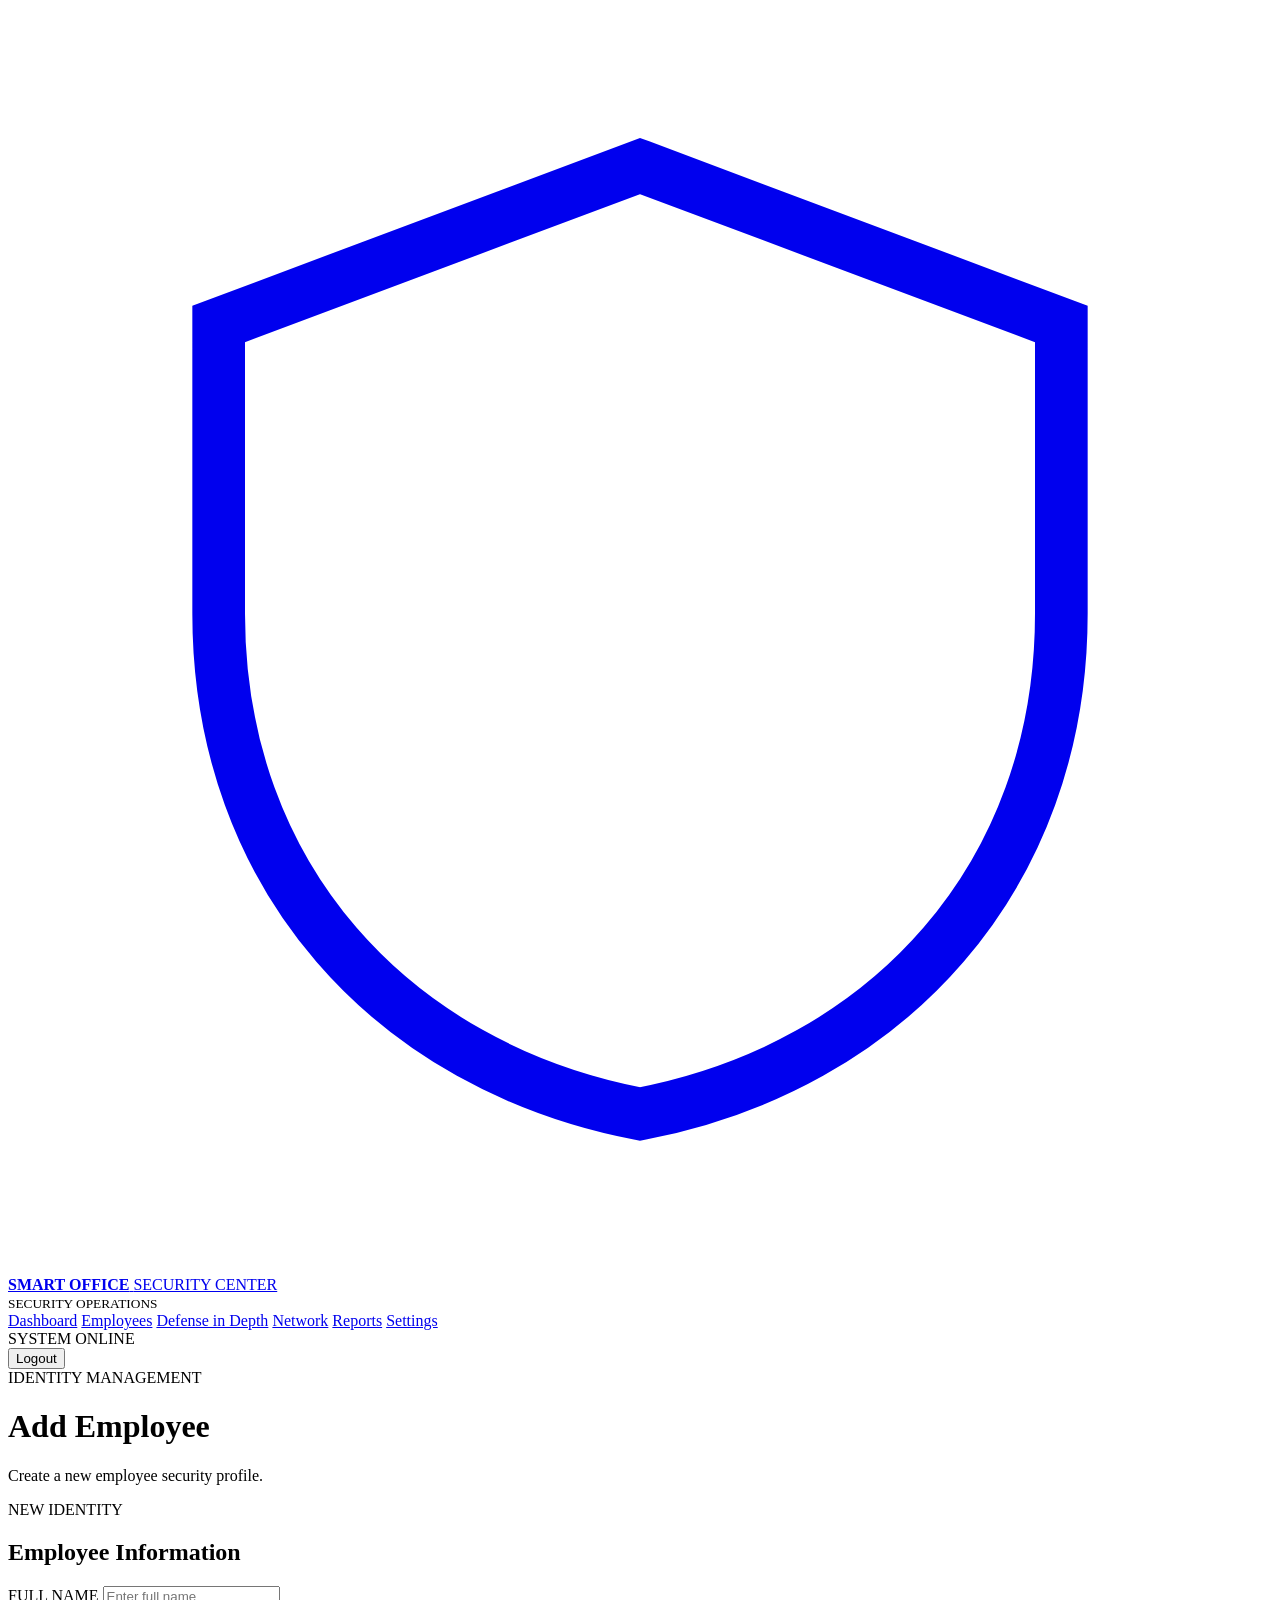
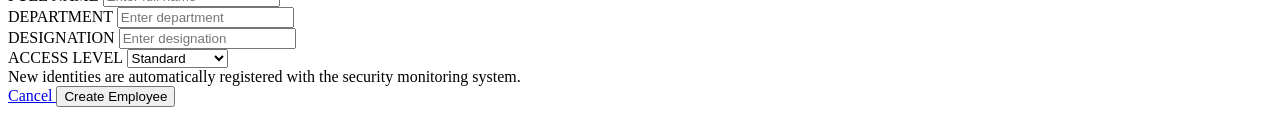
==== add-employee.html @ 0ab4e8e4 "Add files via upload" ====
<!DOCTYPE html>
<html lang="en">
<head>

<meta charset="UTF-8">
<meta name="viewport" content="width=device-width, initial-scale=1.0">

<title>Add Employee | Smart Office Security</title>

<link rel="stylesheet" href="Assets/CSS/style.css">

</head>

<body>

<aside class="sidebar">

    <a href="dashboard.html" class="side-brand">

        <div class="side-logo">
            <svg viewBox="0 0 24 24" fill="none">
                <path d="M12 3L20 6V11.5C20 16.5 16.7 20.1 12 21C7.3 20.1 4 16.5 4 11.5V6L12 3Z" stroke="currentColor"/>
            </svg>
        </div>

        <div>
            <strong>SMART OFFICE</strong>
            <span>SECURITY CENTER</span>
        </div>

    </a>

    <div class="nav-section">

        <small>SECURITY OPERATIONS</small>

        <nav>
            <a href="dashboard.html">Dashboard</a>
            <a href="employees.html" class="active">Employees</a>
            <a href="security.html">Defense in Depth</a>
            <a href="network.html">Network</a>
            <a href="reports.html">Reports</a>
            <a href="settings.html">Settings</a>
        </nav>

    </div>

    <div class="sidebar-bottom">

        <div class="live-status">
            <span></span>
            SYSTEM ONLINE
        </div>

        <button onclick="logout()" class="logout-btn">
            Logout
        </button>

    </div>

</aside>


<main class="main-content">

    <header class="topbar">

        <div>
            <div class="page-kicker">IDENTITY MANAGEMENT</div>
            <h1>Add Employee</h1>
            <p>Create a new employee security profile.</p>
        </div>

    </header>


    <section class="panel form-panel">

        <div class="panel-header">

            <div>
                <span class="panel-kicker">NEW IDENTITY</span>
                <h2>Employee Information</h2>
            </div>

        </div>


        <form id="employeeForm" class="security-form">

            <div class="form-grid">

                <div class="input-group">

                    <label>FULL NAME</label>

                    <input
                        type="text"
                        id="empName"
                        placeholder="Enter full name"
                        required
                    >

                </div>


                <div class="input-group">

                    <label>DEPARTMENT</label>

                    <input
                        type="text"
                        id="empDept"
                        placeholder="Enter department"
                        required
                    >

                </div>


                <div class="input-group">

                    <label>DESIGNATION</label>

                    <input
                        type="text"
                        id="empRole"
                        placeholder="Enter designation"
                        required
                    >

                </div>


                <div class="input-group">

                    <label>ACCESS LEVEL</label>

                    <select id="empAccess" required>

                        <option value="Standard">Standard</option>
                        <option value="Elevated">Elevated</option>
                        <option value="Administrator">Administrator</option>

                    </select>

                </div>

            </div>


            <div class="form-note">

                <span></span>

                New identities are automatically registered
                with the security monitoring system.

            </div>


            <div class="form-actions">

                <a href="employees.html" class="secondary-btn">
                    Cancel
                </a>

                <button type="submit" class="primary-btn">
                    Create Employee
                </button>

            </div>

        </form>

    </section>

</main>

<script src="Assets/JAVA Script/script.js"></script>

</body>
</html>
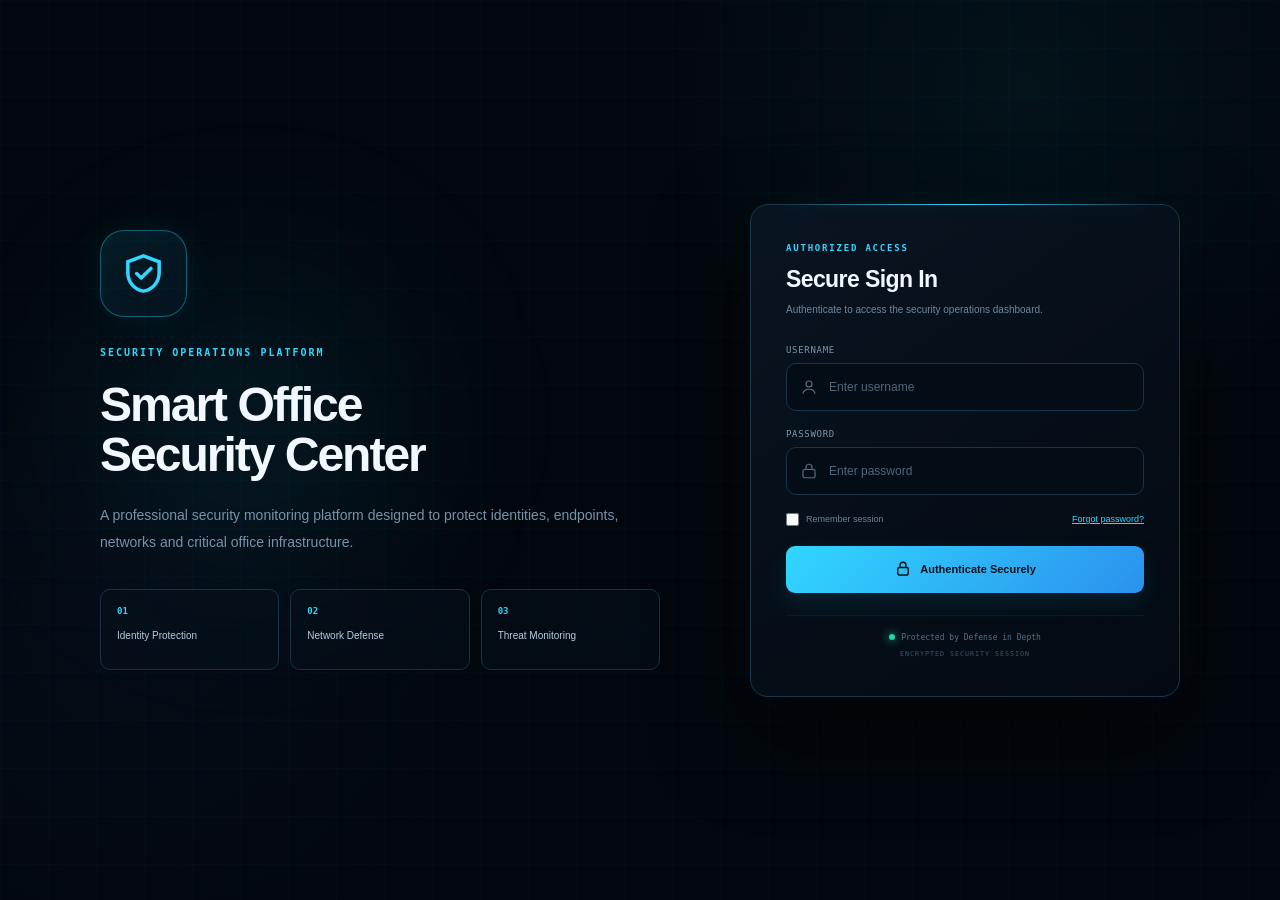
==== commit c7716e4d: "Add files via upload" ====
--- a/add-employee.html
+++ b/add-employee.html
@@ -1,183 +1,184 @@
-<!DOCTYPE html>
-<html lang="en">
-<head>
-
-<meta charset="UTF-8">
-<meta name="viewport" content="width=device-width, initial-scale=1.0">
-
-<title>Add Employee | Smart Office Security</title>
-
-<link rel="stylesheet" href="Assets/CSS/style.css">
-
-</head>
-
-<body>
-
-<aside class="sidebar">
-
-    <a href="dashboard.html" class="side-brand">
-
-        <div class="side-logo">
-            <svg viewBox="0 0 24 24" fill="none">
-                <path d="M12 3L20 6V11.5C20 16.5 16.7 20.1 12 21C7.3 20.1 4 16.5 4 11.5V6L12 3Z" stroke="currentColor"/>
-            </svg>
-        </div>
-
-        <div>
-            <strong>SMART OFFICE</strong>
-            <span>SECURITY CENTER</span>
-        </div>
-
-    </a>
-
-    <div class="nav-section">
-
-        <small>SECURITY OPERATIONS</small>
-
-        <nav>
-            <a href="dashboard.html">Dashboard</a>
-            <a href="employees.html" class="active">Employees</a>
-            <a href="security.html">Defense in Depth</a>
-            <a href="network.html">Network</a>
-            <a href="reports.html">Reports</a>
-            <a href="settings.html">Settings</a>
-        </nav>
-
-    </div>
-
-    <div class="sidebar-bottom">
-
-        <div class="live-status">
-            <span></span>
-            SYSTEM ONLINE
-        </div>
-
-        <button onclick="logout()" class="logout-btn">
-            Logout
-        </button>
-
-    </div>
-
-</aside>
-
-
-<main class="main-content">
-
-    <header class="topbar">
-
-        <div>
-            <div class="page-kicker">IDENTITY MANAGEMENT</div>
-            <h1>Add Employee</h1>
-            <p>Create a new employee security profile.</p>
-        </div>
-
-    </header>
-
-
-    <section class="panel form-panel">
-
-        <div class="panel-header">
-
-            <div>
-                <span class="panel-kicker">NEW IDENTITY</span>
-                <h2>Employee Information</h2>
-            </div>
-
-        </div>
-
-
-        <form id="employeeForm" class="security-form">
-
-            <div class="form-grid">
-
-                <div class="input-group">
-
-                    <label>FULL NAME</label>
-
-                    <input
-                        type="text"
-                        id="empName"
-                        placeholder="Enter full name"
-                        required
-                    >
-
-                </div>
-
-
-                <div class="input-group">
-
-                    <label>DEPARTMENT</label>
-
-                    <input
-                        type="text"
-                        id="empDept"
-                        placeholder="Enter department"
-                        required
-                    >
-
-                </div>
-
-
-                <div class="input-group">
-
-                    <label>DESIGNATION</label>
-
-                    <input
-                        type="text"
-                        id="empRole"
-                        placeholder="Enter designation"
-                        required
-                    >
-
-                </div>
-
-
-                <div class="input-group">
-
-                    <label>ACCESS LEVEL</label>
-
-                    <select id="empAccess" required>
-
-                        <option value="Standard">Standard</option>
-                        <option value="Elevated">Elevated</option>
-                        <option value="Administrator">Administrator</option>
-
-                    </select>
-
-                </div>
-
-            </div>
-
-
-            <div class="form-note">
-
-                <span></span>
-
-                New identities are automatically registered
-                with the security monitoring system.
-
-            </div>
-
-
-            <div class="form-actions">
-
-                <a href="employees.html" class="secondary-btn">
-                    Cancel
-                </a>
-
-                <button type="submit" class="primary-btn">
-                    Create Employee
-                </button>
-
-            </div>
-
-        </form>
-
-    </section>
-
-</main>
-
-<script src="Assets/JAVA Script/script.js"></script>
-
-</body>
+<!DOCTYPE html>
+<html lang="en">
+<head>
+
+<meta charset="UTF-8">
+<meta name="viewport" content="width=device-width, initial-scale=1.0">
+
+<title>Add Employee | Smart Office Security</title>
+
+<link rel="stylesheet" href="assets/style.css">
+
+</head>
+
+<body>
+
+<aside class="sidebar">
+
+    <a href="dashboard.html" class="side-brand">
+
+        <div class="side-logo">
+            <svg viewBox="0 0 24 24" fill="none">
+                <path d="M12 3L20 6V11.5C20 16.5 16.7 20.1 12 21C7.3 20.1 4 16.5 4 11.5V6L12 3Z" stroke="currentColor"/>
+            </svg>
+        </div>
+
+        <div>
+            <strong>SMART OFFICE</strong>
+            <span>SECURITY CENTER</span>
+        </div>
+
+    </a>
+
+    <div class="nav-section">
+
+        <small>SECURITY OPERATIONS</small>
+
+        <nav>
+            <a href="dashboard.html">Dashboard</a>
+            <a href="employees.html" class="active">Employees</a>
+            <a href="security.html">Defense in Depth</a>
+            <a href="network.html">Network</a>
+            <a href="reports.html">Reports</a>
+            <a href="settings.html">Settings</a>
+        </nav>
+
+    </div>
+
+    <div class="sidebar-bottom">
+
+        <div class="live-status">
+            <span></span>
+            SYSTEM ONLINE
+        </div>
+
+        <button onclick="logout()" class="logout-btn">
+            Logout
+        </button>
+
+    </div>
+
+</aside>
+
+
+<main class="main-content">
+
+    <header class="topbar">
+
+        <div>
+            <div class="page-kicker">IDENTITY MANAGEMENT</div>
+            <h1>Add Employee</h1>
+            <p>Create a new employee security profile.</p>
+        </div>
+
+    </header>
+
+
+    <section class="panel form-panel">
+
+        <div class="panel-header">
+
+            <div>
+                <span class="panel-kicker">NEW IDENTITY</span>
+                <h2>Employee Information</h2>
+            </div>
+
+        </div>
+
+
+        <form id="employeeForm" class="security-form">
+
+            <div class="form-grid">
+
+                <div class="input-group">
+
+                    <label>FULL NAME</label>
+
+                    <input
+                        type="text"
+                        id="empName"
+                        placeholder="Enter full name"
+                        required
+                    >
+
+                </div>
+
+
+                <div class="input-group">
+
+                    <label>DEPARTMENT</label>
+
+                    <input
+                        type="text"
+                        id="empDept"
+                        placeholder="Enter department"
+                        required
+                    >
+
+                </div>
+
+
+                <div class="input-group">
+
+                    <label>DESIGNATION</label>
+
+                    <input
+                        type="text"
+                        id="empRole"
+                        placeholder="Enter designation"
+                        required
+                    >
+
+                </div>
+
+
+                <div class="input-group">
+
+                    <label>ACCESS LEVEL</label>
+
+                    <select id="empAccess" required>
+
+                        <option value="Standard">Standard</option>
+                        <option value="Elevated">Elevated</option>
+                        <option value="Administrator">Administrator</option>
+
+                    </select>
+
+                </div>
+
+            </div>
+
+
+            <div class="form-note">
+
+                <span></span>
+
+                New identities are automatically registered
+                with the security monitoring system.
+
+            </div>
+
+
+            <div class="form-actions">
+
+                <a href="employees.html" class="secondary-btn">
+                    Cancel
+                </a>
+
+                <button type="submit" class="primary-btn">
+                    Create Employee
+                </button>
+
+            </div>
+
+        </form>
+
+    </section>
+
+</main>
+
+<script src="Assets/script.js"></script>
+
+<script src="assets/script.js"></script>
+</body>
 </html>
--- a/assets/style.css
+++ b/assets/style.css
@@ -0,0 +1,2435 @@
+@import url('https://fonts.googleapis.com/css2?family=Inter:wght@400;500;600;700;800&family=JetBrains+Mono:wght@400;500;600&display=swap');
+
+:root{
+    --bg:#02070d;
+    --panel:#07111c;
+    --panel2:#091522;
+    --border:#173247;
+
+    --cyan:#31d7ff;
+    --blue:#4d7cff;
+    --green:#25d6a5;
+    --yellow:#f5c85b;
+    --red:#ff5f6d;
+    --purple:#8b7cff;
+
+    --text:#dcecff;
+    --white:#f2f8ff;
+    --muted:#7890a7;
+    --muted2:#4e657b;
+
+    --sidebar:255px;
+}
+
+*{
+    margin:0;
+    padding:0;
+    box-sizing:border-box;
+}
+
+html{
+    scroll-behavior:smooth;
+}
+
+body{
+    min-height:100vh;
+
+    color:var(--text);
+
+    font-family:'Inter',sans-serif;
+
+    background:
+        radial-gradient(
+            circle at 80% 10%,
+            rgba(40,215,255,.055),
+            transparent 28%
+        ),
+        radial-gradient(
+            circle at 10% 70%,
+            rgba(77,124,255,.04),
+            transparent 28%
+        ),
+        var(--bg);
+
+    overflow-x:hidden;
+}
+
+body::before{
+    content:"";
+
+    position:fixed;
+    inset:0;
+
+    pointer-events:none;
+
+    background-image:
+        linear-gradient(
+            rgba(40,215,255,.025) 1px,
+            transparent 1px
+        ),
+        linear-gradient(
+            90deg,
+            rgba(40,215,255,.025) 1px,
+            transparent 1px
+        );
+
+    background-size:48px 48px;
+}
+
+a{
+    text-decoration:none;
+    color:inherit;
+}
+
+button,
+input,
+select{
+    font-family:inherit;
+}
+
+button{
+    cursor:pointer;
+}
+
+svg{
+    width:18px;
+    height:18px;
+}
+
+::-webkit-scrollbar{
+    width:7px;
+}
+
+::-webkit-scrollbar-track{
+    background:#02070d;
+}
+
+::-webkit-scrollbar-thumb{
+    background:#163448;
+    border-radius:20px;
+}
+
+
+/* =====================================================
+   LOGIN
+===================================================== */
+
+.login-page{
+    display:flex;
+    align-items:center;
+    justify-content:center;
+
+    min-height:100vh;
+
+    padding:40px;
+
+    position:relative;
+}
+
+.login-wrapper{
+    width:min(1080px,100%);
+
+    display:grid;
+    grid-template-columns:1fr 430px;
+
+    align-items:center;
+
+    gap:90px;
+
+    position:relative;
+    z-index:2;
+}
+
+.login-brand{
+    position:relative;
+}
+
+.login-brand::after{
+    content:"";
+
+    position:absolute;
+
+    width:300px;
+    height:300px;
+
+    left:0;
+    top:40px;
+
+    background:rgba(40,215,255,.08);
+
+    filter:blur(90px);
+
+    border-radius:50%;
+
+    z-index:-1;
+}
+
+.brand-shield{
+    width:87px;
+    height:87px;
+
+    display:flex;
+    align-items:center;
+    justify-content:center;
+
+    margin-bottom:30px;
+
+    color:var(--cyan);
+
+    border:1px solid rgba(40,215,255,.38);
+
+    border-radius:24px;
+
+    background:
+        linear-gradient(
+            145deg,
+            rgba(40,215,255,.10),
+            rgba(77,124,255,.04)
+        );
+
+    box-shadow:
+        0 0 35px rgba(40,215,255,.08),
+        inset 0 0 30px rgba(40,215,255,.025);
+}
+
+.brand-shield svg{
+    width:47px;
+    height:47px;
+}
+
+.eyebrow{
+    color:var(--cyan);
+
+    font-family:'JetBrains Mono',monospace;
+
+    font-size:10px;
+
+    font-weight:700;
+
+    letter-spacing:2px;
+
+    margin-bottom:22px;
+}
+
+.login-brand h1{
+    color:var(--white);
+
+    font-size:48px;
+
+    line-height:1.05;
+
+    letter-spacing:-2px;
+
+    font-weight:800;
+}
+
+.brand-description{
+    max-width:650px;
+
+    margin-top:22px;
+
+    color:#7992aa;
+
+    font-size:14px;
+
+    line-height:1.9;
+}
+
+.security-features{
+    display:grid;
+
+    grid-template-columns:repeat(3,1fr);
+
+    gap:11px;
+
+    margin-top:34px;
+
+    max-width:760px;
+}
+
+.feature-box{
+    min-height:81px;
+
+    padding:16px;
+
+    border:1px solid var(--border);
+
+    border-radius:10px;
+
+    background:rgba(7,17,28,.55);
+
+    transition:.25s;
+}
+
+.feature-box:hover{
+    border-color:rgba(40,215,255,.3);
+
+    transform:translateY(-2px);
+}
+
+.feature-box span{
+    display:block;
+
+    color:var(--cyan);
+
+    font-family:'JetBrains Mono',monospace;
+
+    font-size:9px;
+
+    font-weight:700;
+}
+
+.feature-box strong{
+    display:block;
+
+    margin-top:14px;
+
+    color:#b8cde0;
+
+    font-size:10px;
+
+    font-weight:500;
+}
+
+
+/* LOGIN CARD */
+
+.login-card{
+    position:relative;
+
+    padding:38px 35px;
+
+    background:
+        linear-gradient(
+            145deg,
+            rgba(9,21,34,.97),
+            rgba(3,10,18,.98)
+        );
+
+    border:1px solid #19364c;
+
+    border-radius:18px;
+
+    box-shadow:
+        0 35px 90px rgba(0,0,0,.55),
+        0 0 50px rgba(40,215,255,.035);
+}
+
+.login-card::before{
+    content:"";
+
+    position:absolute;
+
+    top:-1px;
+    left:35px;
+    right:35px;
+
+    height:1px;
+
+    background:linear-gradient(
+        90deg,
+        transparent,
+        var(--cyan),
+        transparent
+    );
+
+    box-shadow:0 0 15px rgba(40,215,255,.35);
+}
+
+.login-label,
+.panel-kicker,
+.page-kicker{
+    color:var(--cyan);
+
+    font-family:'JetBrains Mono',monospace;
+
+    font-size:9px;
+
+    font-weight:600;
+
+    letter-spacing:1.8px;
+}
+
+.login-card h2{
+    margin-top:13px;
+
+    color:var(--white);
+
+    font-size:23px;
+
+    letter-spacing:-.6px;
+}
+
+.login-subtitle{
+    margin-top:8px;
+
+    color:#6e879e;
+
+    font-size:10px;
+
+    line-height:1.7;
+}
+
+.login-form{
+    margin-top:27px;
+}
+
+.input-group{
+    display:flex;
+    flex-direction:column;
+
+    gap:8px;
+
+    margin-bottom:18px;
+}
+
+.input-group label{
+    color:#7f95aa;
+
+    font-family:'JetBrains Mono',monospace;
+
+    font-size:9px;
+
+    font-weight:500;
+
+    letter-spacing:.7px;
+}
+
+.input-wrapper{
+    position:relative;
+}
+
+.input-wrapper svg{
+    position:absolute;
+
+    left:14px;
+    top:50%;
+
+    transform:translateY(-50%);
+
+    color:#557087;
+
+    pointer-events:none;
+}
+
+.input-wrapper input{
+    padding-left:42px !important;
+}
+
+input,
+select{
+    width:100%;
+
+    height:48px;
+
+    padding:0 14px;
+
+    color:var(--text);
+
+    background:#040c15;
+
+    border:1px solid #19344a;
+
+    border-radius:10px;
+
+    outline:none;
+
+    font-size:12px;
+
+    transition:.25s;
+}
+
+input::placeholder{
+    color:#50667b;
+}
+
+input:focus,
+select:focus{
+    border-color:var(--cyan);
+
+    box-shadow:
+        0 0 0 3px rgba(40,215,255,.05),
+        0 0 20px rgba(40,215,255,.04);
+}
+
+select option{
+    background:#07111c;
+}
+
+.login-options{
+    display:flex;
+
+    justify-content:space-between;
+
+    align-items:center;
+
+    margin:3px 0 20px;
+}
+
+.remember{
+    display:flex;
+
+    align-items:center;
+
+    gap:7px;
+
+    color:#6d8398;
+
+    font-size:9px;
+}
+
+.remember input{
+    width:13px;
+    height:13px;
+
+    accent-color:var(--cyan);
+}
+
+.login-options a{
+    color:var(--cyan);
+
+    font-size:9px;
+
+    text-decoration:underline;
+}
+
+.authenticate-btn,
+.primary-btn{
+    min-height:47px;
+
+    display:inline-flex;
+
+    align-items:center;
+    justify-content:center;
+
+    gap:8px;
+
+    padding:0 20px;
+
+    color:#021017;
+
+    background:
+        linear-gradient(
+            135deg,
+            #31d7ff,
+            #2b91ed
+        );
+
+    border:0;
+
+    border-radius:9px;
+
+    font-size:11px;
+
+    font-weight:800;
+
+    transition:.25s;
+
+    box-shadow:
+        0 10px 25px rgba(40,215,255,.10);
+}
+
+.authenticate-btn{
+    width:100%;
+}
+
+.authenticate-btn:hover,
+.primary-btn:hover{
+    transform:translateY(-2px);
+
+    box-shadow:
+        0 15px 35px rgba(40,215,255,.2);
+}
+
+.login-security-status{
+    margin-top:22px;
+
+    padding-top:17px;
+
+    border-top:1px solid rgba(255,255,255,.045);
+
+    text-align:center;
+
+    color:#577087;
+
+    font-family:'JetBrains Mono',monospace;
+
+    font-size:8px;
+}
+
+.login-security-status div{
+    display:flex;
+
+    justify-content:center;
+    align-items:center;
+
+    gap:6px;
+}
+
+.status-dot{
+    width:6px;
+    height:6px;
+
+    border-radius:50%;
+
+    background:var(--green);
+
+    box-shadow:0 0 10px var(--green);
+}
+
+.login-security-status small{
+    display:block;
+
+    margin-top:8px;
+
+    letter-spacing:1px;
+
+    color:#3e566c;
+}
+
+
+/* =====================================================
+   SIDEBAR
+===================================================== */
+
+.sidebar{
+    position:fixed;
+
+    top:0;
+    left:0;
+    bottom:0;
+
+    width:var(--sidebar);
+
+    padding:22px 15px;
+
+    background:
+        linear-gradient(
+            180deg,
+            #050d16,
+            #030910
+        );
+
+    border-right:1px solid rgba(40,215,255,.11);
+
+    z-index:10;
+
+    display:flex;
+
+    flex-direction:column;
+}
+
+.side-brand{
+    display:flex;
+
+    align-items:center;
+
+    gap:11px;
+
+    padding:8px 10px 23px;
+
+    border-bottom:1px solid rgba(255,255,255,.045);
+}
+
+.side-logo{
+    width:39px;
+    height:39px;
+
+    display:flex;
+
+    align-items:center;
+    justify-content:center;
+
+    color:var(--cyan);
+
+    border:1px solid rgba(40,215,255,.27);
+
+    border-radius:10px;
+
+    background:rgba(40,215,255,.045);
+}
+
+.side-logo svg{
+    width:22px;
+    height:22px;
+}
+
+.side-brand strong{
+    display:block;
+
+    color:var(--white);
+
+    font-size:11px;
+
+    font-weight:800;
+
+    letter-spacing:.6px;
+}
+
+.side-brand span{
+    display:block;
+
+    margin-top:3px;
+
+    color:var(--cyan);
+
+    font-family:'JetBrains Mono',monospace;
+
+    font-size:7px;
+
+    letter-spacing:1px;
+}
+
+.nav-section{
+    margin-top:28px;
+}
+
+.nav-section > small{
+    display:block;
+
+    padding:0 11px 11px;
+
+    color:#43586c;
+
+    font-family:'JetBrains Mono',monospace;
+
+    font-size:8px;
+
+    letter-spacing:1.5px;
+}
+
+.nav-section nav{
+    display:flex;
+
+    flex-direction:column;
+
+    gap:4px;
+}
+
+.nav-section nav a{
+    min-height:43px;
+
+    display:flex;
+
+    align-items:center;
+
+    gap:12px;
+
+    padding:0 12px;
+
+    color:#70869b;
+
+    border:1px solid transparent;
+
+    border-radius:8px;
+
+    font-size:11px;
+
+    font-weight:600;
+
+    transition:.2s;
+}
+
+.nav-section nav a:hover{
+    color:var(--text);
+
+    background:rgba(40,215,255,.035);
+
+    border-color:rgba(40,215,255,.08);
+}
+
+.nav-section nav a.active{
+    color:var(--cyan);
+
+    background:
+        linear-gradient(
+            90deg,
+            rgba(40,215,255,.09),
+            rgba(40,215,255,.02)
+        );
+
+    border-color:rgba(40,215,255,.13);
+
+    box-shadow:inset 2px 0 var(--cyan);
+}
+
+.sidebar-bottom{
+    margin-top:auto;
+}
+
+.live-status{
+    display:flex;
+
+    align-items:center;
+
+    gap:7px;
+
+    padding:11px;
+
+    margin-bottom:8px;
+
+    color:var(--green);
+
+    font-family:'JetBrains Mono',monospace;
+
+    font-size:8px;
+
+    border:1px solid rgba(37,214,165,.09);
+
+    border-radius:7px;
+
+    background:rgba(37,214,165,.025);
+}
+
+.live-status span{
+    width:6px;
+    height:6px;
+
+    border-radius:50%;
+
+    background:var(--green);
+
+    box-shadow:0 0 9px var(--green);
+}
+
+.logout-btn{
+    width:100%;
+
+    min-height:39px;
+
+    color:#71879b;
+
+    background:transparent;
+
+    border:1px solid rgba(255,255,255,.055);
+
+    border-radius:7px;
+
+    font-size:10px;
+
+    transition:.2s;
+}
+
+.logout-btn:hover{
+    color:var(--red);
+
+    border-color:rgba(255,95,109,.2);
+}
+
+
+/* =====================================================
+   MAIN
+===================================================== */
+
+.main-content{
+    margin-left:var(--sidebar);
+
+    min-height:100vh;
+
+    padding:30px 34px 50px;
+}
+
+.topbar{
+    display:flex;
+
+    align-items:flex-start;
+
+    justify-content:space-between;
+
+    gap:20px;
+
+    margin-bottom:28px;
+}
+
+.topbar h1{
+    margin-top:8px;
+
+    color:var(--white);
+
+    font-size:26px;
+
+    letter-spacing:-.8px;
+}
+
+.topbar p{
+    margin-top:6px;
+
+    color:#688198;
+
+    font-size:11px;
+}
+
+.top-status{
+    display:flex;
+
+    align-items:center;
+
+    gap:7px;
+
+    padding:9px 12px;
+
+    color:var(--green);
+
+    border:1px solid rgba(37,214,165,.13);
+
+    border-radius:7px;
+
+    background:rgba(37,214,165,.025);
+
+    font-family:'JetBrains Mono',monospace;
+
+    font-size:8px;
+
+    white-space:nowrap;
+}
+
+.top-status span{
+    width:6px;
+    height:6px;
+
+    border-radius:50%;
+
+    background:var(--green);
+
+    box-shadow:0 0 9px var(--green);
+}
+
+
+/* =====================================================
+   STATS
+===================================================== */
+
+.stats-grid{
+    display:grid;
+
+    grid-template-columns:repeat(4,1fr);
+
+    gap:15px;
+
+    margin-bottom:18px;
+}
+
+.stat-card{
+    position:relative;
+
+    min-height:145px;
+
+    padding:19px;
+
+    background:
+        linear-gradient(
+            145deg,
+            rgba(10,23,37,.95),
+            rgba(4,11,19,.96)
+        );
+
+    border:1px solid var(--border);
+
+    border-radius:12px;
+
+    transition:.25s;
+
+    overflow:hidden;
+}
+
+.stat-card:hover{
+    transform:translateY(-3px);
+
+    border-color:rgba(40,215,255,.25);
+}
+
+.stat-card::after{
+    content:"";
+
+    position:absolute;
+
+    right:-40px;
+    bottom:-50px;
+
+    width:130px;
+    height:130px;
+
+    border-radius:50%;
+
+    background:rgba(40,215,255,.035);
+
+    filter:blur(25px);
+}
+
+.stat-icon{
+    width:37px;
+    height:37px;
+
+    display:flex;
+
+    align-items:center;
+    justify-content:center;
+
+    border-radius:9px;
+
+    border:1px solid;
+}
+
+.stat-icon.cyan{
+    color:var(--cyan);
+
+    background:rgba(40,215,255,.05);
+
+    border-color:rgba(40,215,255,.11);
+}
+
+.stat-icon.blue{
+    color:var(--blue);
+
+    background:rgba(77,124,255,.05);
+
+    border-color:rgba(77,124,255,.11);
+}
+
+.stat-icon.green{
+    color:var(--green);
+
+    background:rgba(37,214,165,.05);
+
+    border-color:rgba(37,214,165,.11);
+}
+
+.stat-icon.purple{
+    color:var(--purple);
+
+    background:rgba(139,124,255,.05);
+
+    border-color:rgba(139,124,255,.11);
+}
+
+.stat-label{
+    display:block;
+
+    margin-top:17px;
+
+    color:#60788f;
+
+    font-family:'JetBrains Mono',monospace;
+
+    font-size:8px;
+
+    letter-spacing:.7px;
+}
+
+.stat-card > strong{
+    display:block;
+
+    margin-top:5px;
+
+    color:var(--white);
+
+    font-size:25px;
+
+    font-weight:800;
+}
+
+.stat-card small{
+    display:block;
+
+    margin-top:6px;
+
+    font-size:9px;
+}
+
+.green-text{
+    color:var(--green);
+}
+
+.yellow-text{
+    color:var(--yellow);
+}
+
+
+/* =====================================================
+   PANELS
+===================================================== */
+
+.panel{
+    position:relative;
+
+    background:
+        linear-gradient(
+            145deg,
+            rgba(9,22,36,.95),
+            rgba(4,11,19,.97)
+        );
+
+    border:1px solid var(--border);
+
+    border-radius:12px;
+
+    overflow:hidden;
+
+    box-shadow:0 15px 45px rgba(0,0,0,.2);
+}
+
+.panel::before{
+    content:"";
+
+    position:absolute;
+
+    top:0;
+    left:20%;
+    right:20%;
+
+    height:1px;
+
+    background:linear-gradient(
+        90deg,
+        transparent,
+        rgba(40,215,255,.28),
+        transparent
+    );
+}
+
+.panel-header{
+    display:flex;
+
+    align-items:center;
+
+    justify-content:space-between;
+
+    padding:18px 20px;
+
+    border-bottom:1px solid rgba(255,255,255,.045);
+}
+
+.panel-header h2{
+    margin-top:6px;
+
+    color:var(--white);
+
+    font-size:14px;
+
+    font-weight:700;
+}
+
+.online-badge,
+.record-count{
+    color:var(--green);
+
+    font-family:'JetBrains Mono',monospace;
+
+    font-size:8px;
+
+    letter-spacing:.5px;
+}
+
+
+/* =====================================================
+   DASHBOARD
+===================================================== */
+
+.dashboard-grid{
+    display:grid;
+
+    grid-template-columns:1.25fr 1fr;
+
+    gap:18px;
+
+    margin-bottom:18px;
+}
+
+.security-score-content{
+    display:flex;
+
+    align-items:center;
+
+    gap:35px;
+
+    padding:28px;
+}
+
+.score-ring{
+    width:150px;
+    height:150px;
+
+    flex-shrink:0;
+
+    display:flex;
+
+    align-items:center;
+    justify-content:center;
+
+    border-radius:50%;
+
+    background:
+        conic-gradient(
+            var(--cyan) 0deg,
+            var(--cyan) 352deg,
+            #142331 352deg,
+            #142331 360deg
+        );
+
+    position:relative;
+
+    box-shadow:0 0 30px rgba(40,215,255,.06);
+}
+
+.score-ring::before{
+    content:"";
+
+    position:absolute;
+
+    inset:8px;
+
+    border-radius:50%;
+
+    background:#07111c;
+}
+
+.score-inner{
+    position:relative;
+
+    text-align:center;
+}
+
+.score-inner strong{
+    display:block;
+
+    color:var(--white);
+
+    font-size:38px;
+
+    line-height:1;
+}
+
+.score-inner span{
+    display:block;
+
+    margin-top:6px;
+
+    color:var(--cyan);
+
+    font-family:'JetBrains Mono',monospace;
+
+    font-size:7px;
+
+    letter-spacing:1px;
+}
+
+.score-details h3{
+    color:var(--white);
+
+    font-size:16px;
+}
+
+.score-details p{
+    max-width:340px;
+
+    margin-top:8px;
+
+    color:#6c849b;
+
+    font-size:10px;
+
+    line-height:1.7;
+}
+
+.score-line{
+    display:flex;
+
+    justify-content:space-between;
+
+    margin-top:17px;
+
+    color:#7790a6;
+
+    font-size:9px;
+}
+
+.score-line strong{
+    color:var(--cyan);
+}
+
+.mini-progress{
+    height:4px;
+
+    margin-top:7px;
+
+    overflow:hidden;
+
+    border-radius:10px;
+
+    background:#142331;
+}
+
+.mini-progress div{
+    height:100%;
+
+    background:linear-gradient(
+        90deg,
+        var(--blue),
+        var(--cyan)
+    );
+
+    box-shadow:0 0 10px rgba(40,215,255,.3);
+}
+
+
+/* THREATS */
+
+.live-indicator{
+    color:var(--cyan);
+
+    font-family:'JetBrains Mono',monospace;
+
+    font-size:8px;
+}
+
+.live-indicator i{
+    display:inline-block;
+
+    width:6px;
+    height:6px;
+
+    margin-right:5px;
+
+    border-radius:50%;
+
+    background:var(--green);
+
+    box-shadow:0 0 8px var(--green);
+}
+
+.threat-list{
+    padding:5px 20px 10px;
+}
+
+.threat-row{
+    display:flex;
+
+    align-items:center;
+
+    gap:11px;
+
+    padding:13px 0;
+
+    border-bottom:1px solid rgba(255,255,255,.035);
+}
+
+.threat-row:last-child{
+    border-bottom:0;
+}
+
+.threat-symbol{
+    width:31px;
+    height:31px;
+
+    display:flex;
+
+    align-items:center;
+    justify-content:center;
+
+    border-radius:7px;
+
+    font-family:'JetBrains Mono',monospace;
+
+    font-size:8px;
+
+    font-weight:700;
+}
+
+.threat-symbol.safe{
+    color:var(--green);
+
+    background:rgba(37,214,165,.06);
+
+    border:1px solid rgba(37,214,165,.1);
+}
+
+.threat-symbol.warning{
+    color:var(--yellow);
+
+    background:rgba(246,200,95,.06);
+
+    border:1px solid rgba(246,200,95,.1);
+}
+
+.threat-info{
+    flex:1;
+}
+
+.threat-info strong{
+    display:block;
+
+    color:#c6d9ea;
+
+    font-size:10px;
+}
+
+.threat-info span{
+    display:block;
+
+    margin-top:3px;
+
+    color:#60788e;
+
+    font-size:8px;
+}
+
+.threat-row b{
+    color:var(--green);
+
+    font-family:'JetBrains Mono',monospace;
+
+    font-size:7px;
+}
+
+
+/* FIREWALL */
+
+.firewall-content{
+    display:flex;
+
+    align-items:center;
+
+    gap:17px;
+
+    padding:25px;
+}
+
+.firewall-icon{
+    width:57px;
+    height:57px;
+
+    display:flex;
+
+    align-items:center;
+    justify-content:center;
+
+    color:var(--green);
+
+    background:rgba(37,214,165,.05);
+
+    border:1px solid rgba(37,214,165,.13);
+
+    border-radius:12px;
+}
+
+.firewall-icon svg{
+    width:28px;
+    height:28px;
+}
+
+.firewall-content h3{
+    color:var(--white);
+
+    font-size:14px;
+}
+
+.firewall-content p{
+    margin-top:5px;
+
+    color:#647c92;
+
+    font-size:9px;
+
+    line-height:1.6;
+}
+
+.firewall-live{
+    display:inline-block;
+
+    margin-top:10px;
+
+    color:var(--green);
+
+    font-family:'JetBrains Mono',monospace;
+
+    font-size:7px;
+
+    letter-spacing:.7px;
+}
+
+.health-list,
+.report-list{
+    padding:7px 20px 12px;
+}
+
+.health-list > div,
+.report-list > div{
+    display:flex;
+
+    justify-content:space-between;
+
+    padding:14px 0;
+
+    border-bottom:1px solid rgba(255,255,255,.035);
+}
+
+.health-list > div:last-child,
+.report-list > div:last-child{
+    border-bottom:0;
+}
+
+.health-list span,
+.report-list span{
+    color:#70879c;
+
+    font-size:9px;
+}
+
+.health-list strong,
+.report-list strong{
+    color:#cfe1f0;
+
+    font-family:'JetBrains Mono',monospace;
+
+    font-size:9px;
+}
+
+
+/* =====================================================
+   EMPLOYEES
+===================================================== */
+
+.page-actions{
+    display:flex;
+
+    align-items:center;
+
+    justify-content:space-between;
+
+    gap:15px;
+
+    margin-bottom:18px;
+}
+
+.search-wrapper{
+    position:relative;
+
+    max-width:380px;
+
+    width:100%;
+}
+
+.search-wrapper svg{
+    position:absolute;
+
+    left:13px;
+    top:50%;
+
+    transform:translateY(-50%);
+
+    color:#506a80;
+}
+
+.search-wrapper input{
+    padding-left:40px;
+}
+
+.table-panel{
+    overflow:hidden;
+}
+
+.table-scroll{
+    overflow-x:auto;
+}
+
+.security-table{
+    width:100%;
+
+    border-collapse:collapse;
+
+    min-width:800px;
+}
+
+.security-table th{
+    padding:13px 18px;
+
+    text-align:left;
+
+    color:#4f687d;
+
+    background:rgba(255,255,255,.015);
+
+    border-bottom:1px solid rgba(255,255,255,.055);
+
+    font-family:'JetBrains Mono',monospace;
+
+    font-size:7px;
+
+    letter-spacing:1px;
+}
+
+.security-table td{
+    padding:14px 18px;
+
+    color:#a9bfd1;
+
+    border-bottom:1px solid rgba(255,255,255,.035);
+
+    font-size:10px;
+}
+
+.security-table tr:hover td{
+    background:rgba(40,215,255,.018);
+}
+
+.employee-cell{
+    display:flex;
+
+    align-items:center;
+
+    gap:9px;
+}
+
+.employee-avatar{
+    width:31px;
+    height:31px;
+
+    display:flex;
+
+    align-items:center;
+    justify-content:center;
+
+    border-radius:8px;
+
+    color:var(--cyan);
+
+    background:rgba(40,215,255,.06);
+
+    border:1px solid rgba(40,215,255,.11);
+
+    font-size:8px;
+
+    font-weight:800;
+}
+
+.employee-cell strong{
+    display:block;
+
+    color:#d7e8f6;
+
+    font-size:10px;
+}
+
+.employee-cell span{
+    display:block;
+
+    margin-top:2px;
+
+    color:#587086;
+
+    font-size:8px;
+}
+
+.access-badge{
+    display:inline-block;
+
+    padding:5px 8px;
+
+    border-radius:5px;
+
+    font-family:'JetBrains Mono',monospace;
+
+    font-size:7px;
+}
+
+.access-standard{
+    color:var(--cyan);
+
+    background:rgba(40,215,255,.05);
+}
+
+.access-elevated{
+    color:var(--yellow);
+
+    background:rgba(246,200,95,.05);
+}
+
+.access-admin{
+    color:var(--purple);
+
+    background:rgba(139,124,255,.06);
+}
+
+.status-active{
+    color:var(--green);
+
+    font-family:'JetBrains Mono',monospace;
+
+    font-size:7px;
+}
+
+.table-actions{
+    display:flex;
+
+    gap:5px;
+}
+
+.table-btn{
+    padding:6px 9px;
+
+    color:#7790a5;
+
+    background:#08131f;
+
+    border:1px solid #183147;
+
+    border-radius:5px;
+
+    font-size:8px;
+
+    transition:.2s;
+}
+
+.table-btn:hover{
+    color:var(--cyan);
+
+    border-color:rgba(40,215,255,.25);
+}
+
+.table-btn.delete:hover{
+    color:var(--red);
+
+    border-color:rgba(255,95,109,.25);
+}
+
+
+/* =====================================================
+   FORMS
+===================================================== */
+
+.form-panel{
+    max-width:850px;
+}
+
+.security-form{
+    padding:25px;
+}
+
+.form-grid{
+    display:grid;
+
+    grid-template-columns:1fr 1fr;
+
+    gap:18px;
+}
+
+.security-form .input-group{
+    margin-bottom:0;
+}
+
+.security-form select{
+    appearance:auto;
+}
+
+.form-note{
+    display:flex;
+
+    align-items:center;
+
+    gap:8px;
+
+    margin-top:25px;
+
+    padding:11px 13px;
+
+    color:#627b91;
+
+    background:rgba(40,215,255,.025);
+
+    border:1px solid rgba(40,215,255,.08);
+
+    border-radius:7px;
+
+    font-size:9px;
+}
+
+.form-note span{
+    width:6px;
+    height:6px;
+
+    border-radius:50%;
+
+    background:var(--cyan);
+
+    box-shadow:0 0 8px var(--cyan);
+}
+
+.form-actions{
+    display:flex;
+
+    justify-content:flex-end;
+
+    gap:9px;
+
+    margin-top:25px;
+
+    padding-top:20px;
+
+    border-top:1px solid rgba(255,255,255,.045);
+}
+
+.secondary-btn{
+    min-height:47px;
+
+    display:inline-flex;
+
+    align-items:center;
+    justify-content:center;
+
+    padding:0 20px;
+
+    color:#8ca1b4;
+
+    background:#07111c;
+
+    border:1px solid #193247;
+
+    border-radius:9px;
+
+    font-size:10px;
+
+    font-weight:700;
+
+    transition:.2s;
+}
+
+.secondary-btn:hover{
+    color:var(--text);
+
+    border-color:#2b4c63;
+}
+
+
+/* =====================================================
+   SECURITY LAYERS
+===================================================== */
+
+.security-grid{
+    display:grid;
+
+    grid-template-columns:repeat(3,1fr);
+
+    gap:16px;
+}
+
+.security-layer{
+    position:relative;
+
+    min-height:190px;
+
+    padding:21px;
+
+    background:
+        linear-gradient(
+            145deg,
+            rgba(9,22,36,.95),
+            rgba(4,11,19,.97)
+        );
+
+    border:1px solid var(--border);
+
+    border-radius:12px;
+
+    overflow:hidden;
+
+    transition:.25s;
+}
+
+.security-layer:hover{
+    transform:translateY(-3px);
+
+    border-color:rgba(40,215,255,.25);
+}
+
+.layer-number{
+    position:absolute;
+
+    right:18px;
+    top:17px;
+
+    color:rgba(40,215,255,.08);
+
+    font-family:'JetBrains Mono',monospace;
+
+    font-size:22px;
+
+    font-weight:600;
+}
+
+.layer-icon{
+    width:42px;
+    height:42px;
+
+    display:flex;
+
+    align-items:center;
+    justify-content:center;
+
+    margin-bottom:17px;
+
+    color:var(--cyan);
+
+    background:rgba(40,215,255,.045);
+
+    border:1px solid rgba(40,215,255,.11);
+
+    border-radius:9px;
+}
+
+.security-layer h3{
+    color:#d8e9f6;
+
+    font-size:12px;
+}
+
+.security-layer p{
+    margin-top:7px;
+
+    color:#61798f;
+
+    font-size:9px;
+
+    line-height:1.7;
+}
+
+.layer-active{
+    display:inline-block;
+
+    margin-top:15px;
+
+    color:var(--green);
+
+    font-family:'JetBrains Mono',monospace;
+
+    font-size:7px;
+
+    letter-spacing:.8px;
+}
+
+
+/* =====================================================
+   NETWORK
+===================================================== */
+
+.network-grid{
+    display:grid;
+
+    grid-template-columns:repeat(3,1fr);
+
+    gap:16px;
+
+    margin-bottom:18px;
+}
+
+.network-card{
+    padding:20px;
+
+    background:
+        linear-gradient(
+            145deg,
+            rgba(9,22,36,.95),
+            rgba(4,11,19,.97)
+        );
+
+    border:1px solid var(--border);
+
+    border-radius:12px;
+
+    transition:.25s;
+}
+
+.network-card:hover{
+    transform:translateY(-3px);
+
+    border-color:rgba(40,215,255,.25);
+}
+
+.network-card-top{
+    display:flex;
+
+    align-items:center;
+
+    justify-content:space-between;
+}
+
+.network-icon{
+    width:43px;
+    height:43px;
+
+    display:flex;
+
+    align-items:center;
+    justify-content:center;
+
+    color:var(--cyan);
+
+    background:rgba(40,215,255,.05);
+
+    border:1px solid rgba(40,215,255,.11);
+
+    border-radius:9px;
+
+    font-family:'JetBrains Mono',monospace;
+
+    font-size:8px;
+
+    font-weight:700;
+}
+
+.device-online{
+    color:var(--green);
+
+    font-family:'JetBrains Mono',monospace;
+
+    font-size:7px;
+}
+
+.network-card h3{
+    margin-top:17px;
+
+    color:#d5e7f5;
+
+    font-size:12px;
+}
+
+.network-card p{
+    margin-top:5px;
+
+    color:#61798e;
+
+    font-size:9px;
+}
+
+.network-card > strong{
+    display:block;
+
+    margin-top:13px;
+
+    color:var(--cyan);
+
+    font-family:'JetBrains Mono',monospace;
+
+    font-size:8px;
+}
+
+.network-topology{
+    padding:40px;
+
+    display:flex;
+
+    flex-direction:column;
+
+    align-items:center;
+
+    gap:12px;
+}
+
+.topology-node{
+    min-width:150px;
+
+    padding:13px 18px;
+
+    text-align:center;
+
+    color:var(--cyan);
+
+    background:#06111c;
+
+    border:1px solid rgba(40,215,255,.18);
+
+    border-radius:8px;
+
+    font-family:'JetBrains Mono',monospace;
+
+    font-size:8px;
+
+    box-shadow:0 0 25px rgba(40,215,255,.025);
+}
+
+.topology-node small{
+    display:block;
+
+    margin-top:5px;
+
+    color:var(--green);
+
+    font-size:6px;
+}
+
+.main-node{
+    border-color:rgba(40,215,255,.3);
+
+    box-shadow:0 0 25px rgba(40,215,255,.06);
+}
+
+.topology-line{
+    width:1px;
+    height:28px;
+
+    background:linear-gradient(
+        var(--cyan),
+        rgba(40,215,255,.1)
+    );
+}
+
+.topology-row{
+    display:flex;
+
+    justify-content:center;
+
+    flex-wrap:wrap;
+
+    gap:15px;
+
+    position:relative;
+}
+
+.topology-row::before{
+    content:"";
+
+    position:absolute;
+
+    top:-13px;
+
+    left:80px;
+    right:80px;
+
+    height:1px;
+
+    background:rgba(40,215,255,.18);
+}
+
+
+/* =====================================================
+   REPORTS
+===================================================== */
+
+.chart-panel{
+    margin-bottom:18px;
+}
+
+.chart-box{
+    height:330px;
+
+    padding:20px;
+}
+
+.chart-box canvas{
+    width:100% !important;
+    height:100% !important;
+}
+
+
+/* =====================================================
+   SETTINGS
+===================================================== */
+
+.settings-grid{
+    display:grid;
+
+    grid-template-columns:1.15fr .85fr;
+
+    gap:18px;
+}
+
+.profile-box{
+    display:flex;
+
+    align-items:center;
+
+    gap:14px;
+
+    margin:20px 25px 5px;
+
+    padding-bottom:20px;
+
+    border-bottom:1px solid rgba(255,255,255,.045);
+}
+
+.profile-avatar{
+    width:55px;
+    height:55px;
+
+    display:flex;
+
+    align-items:center;
+    justify-content:center;
+
+    color:var(--cyan);
+
+    background:rgba(40,215,255,.06);
+
+    border:1px solid rgba(40,215,255,.13);
+
+    border-radius:12px;
+
+    font-family:'JetBrains Mono',monospace;
+
+    font-size:12px;
+
+    font-weight:700;
+}
+
+.profile-box h3{
+    color:var(--white);
+
+    font-size:14px;
+}
+
+.profile-box p{
+    margin-top:4px;
+
+    color:#657e94;
+
+    font-size:9px;
+}
+
+.setting-row{
+    display:flex;
+
+    justify-content:space-between;
+
+    align-items:center;
+
+    gap:20px;
+
+    padding:16px 20px;
+
+    border-bottom:1px solid rgba(255,255,255,.035);
+}
+
+.setting-row:last-child{
+    border-bottom:0;
+}
+
+.setting-row strong{
+    display:block;
+
+    color:#c4d7e6;
+
+    font-size:10px;
+}
+
+.setting-row span{
+    display:block;
+
+    margin-top:4px;
+
+    color:#5f778d;
+
+    font-size:8px;
+}
+
+.setting-ok{
+    color:var(--green);
+
+    font-family:'JetBrains Mono',monospace;
+
+    font-size:7px;
+
+    white-space:nowrap;
+}
+
+
+/* =====================================================
+   RESPONSIVE
+===================================================== */
+
+@media(max-width:1200px){
+
+    .stats-grid{
+        grid-template-columns:repeat(2,1fr);
+    }
+
+    .security-grid{
+        grid-template-columns:repeat(2,1fr);
+    }
+
+    .network-grid{
+        grid-template-columns:repeat(2,1fr);
+    }
+
+    .settings-grid{
+        grid-template-columns:1fr;
+    }
+
+}
+
+@media(max-width:850px){
+
+    .login-page{
+        padding:25px 16px;
+    }
+
+    .login-wrapper{
+        grid-template-columns:1fr;
+
+        gap:35px;
+
+        max-width:500px;
+    }
+
+    .login-brand{
+        text-align:center;
+    }
+
+    .brand-shield{
+        margin:0 auto 22px;
+    }
+
+    .login-brand h1{
+        font-size:35px;
+    }
+
+    .brand-description{
+        font-size:11px;
+    }
+
+    .security-features{
+        display:none;
+    }
+
+    .sidebar{
+        position:relative;
+
+        width:100%;
+
+        height:auto;
+
+        padding:15px;
+
+        border-right:0;
+
+        border-bottom:1px solid rgba(40,215,255,.11);
+    }
+
+    .nav-section nav{
+        flex-direction:row;
+
+        overflow-x:auto;
+    }
+
+    .nav-section nav a{
+        white-space:nowrap;
+    }
+
+    .sidebar-bottom{
+        display:none;
+    }
+
+    .main-content{
+        margin-left:0;
+
+        padding:22px 16px 40px;
+    }
+
+    .topbar{
+        flex-direction:column;
+    }
+
+    .top-status{
+        width:max-content;
+    }
+
+    .dashboard-grid{
+        grid-template-columns:1fr;
+    }
+
+    .security-score-content{
+        flex-direction:column;
+
+        text-align:center;
+    }
+
+    .score-details p{
+        margin-left:auto;
+        margin-right:auto;
+    }
+
+    .score-line{
+        text-align:left;
+    }
+
+    .form-grid{
+        grid-template-columns:1fr;
+    }
+
+}
+
+@media(max-width:600px){
+
+    .stats-grid{
+        grid-template-columns:1fr;
+    }
+
+    .security-grid,
+    .network-grid{
+        grid-template-columns:1fr;
+    }
+
+    .page-actions{
+        flex-direction:column;
+        align-items:stretch;
+    }
+
+    .search-wrapper{
+        max-width:none;
+    }
+
+    .page-actions .primary-btn{
+        width:100%;
+    }
+
+    .login-card{
+        padding:28px 22px;
+    }
+
+    .login-brand h1{
+        font-size:29px;
+    }
+
+    .main-content{
+        padding-left:12px;
+        padding-right:12px;
+    }
+
+    .panel-header{
+        padding:16px;
+    }
+
+    .security-form{
+        padding:18px;
+    }
+
+    .form-actions{
+        flex-direction:column;
+    }
+
+    .form-actions a,
+    .form-actions button{
+        width:100%;
+    }
+
+    .network-topology{
+        padding:25px 10px;
+    }
+
+    .topology-row{
+        gap:8px;
+    }
+
+}
+
+/* =====================================================
+   PUBLIC SECURITY OVERVIEW
+===================================================== */
+.public-page{background:radial-gradient(circle at 78% 16%,rgba(49,215,255,.10),transparent 25%),radial-gradient(circle at 10% 70%,rgba(77,124,255,.07),transparent 30%),var(--bg);}
+.public-nav{position:sticky;top:0;z-index:50;height:78px;padding:0 6vw;display:flex;align-items:center;justify-content:space-between;border-bottom:1px solid rgba(49,215,255,.10);background:rgba(2,7,13,.78);backdrop-filter:blur(18px);}
+.public-brand{display:flex;align-items:center;gap:11px}.public-brand-mark{width:37px;height:37px;border:1px solid rgba(49,215,255,.45);display:grid;place-items:center;color:var(--cyan);background:rgba(49,215,255,.05)}.public-brand-mark svg{width:23px}.public-brand strong,.public-brand small{display:block}.public-brand strong{font-size:11px;letter-spacing:2px}.public-brand small{font:9px 'JetBrains Mono';letter-spacing:1.5px;color:var(--muted)}
+.public-links{display:flex;gap:28px}.public-links a{font-size:11px;color:#8ca2b8;letter-spacing:.5px;transition:.2s}.public-links a:hover{color:var(--cyan)}.public-login,.hero-primary,.hero-secondary,.public-cta a{display:inline-flex;align-items:center;justify-content:center;border:1px solid var(--cyan);padding:12px 18px;font-size:10px;font-weight:700;letter-spacing:1.3px;text-transform:uppercase}.public-login{color:var(--cyan);background:rgba(49,215,255,.05)}.public-login:hover,.hero-primary:hover,.public-cta a:hover{background:var(--cyan);color:#021019}
+.public-hero{min-height:680px;padding:70px 7vw 85px;display:grid;grid-template-columns:1.02fr .98fr;gap:30px;align-items:center;max-width:1500px;margin:auto}.public-kicker{font:10px 'JetBrains Mono';letter-spacing:2px;color:var(--cyan);display:flex;align-items:center;gap:9px}.public-kicker span{width:6px;height:6px;border-radius:50%;background:var(--green);box-shadow:0 0 14px var(--green)}.hero-copy h1{font-size:clamp(48px,6vw,82px);line-height:.98;letter-spacing:-4px;margin:22px 0;color:var(--white);font-weight:800}.hero-copy h1 em{font-style:normal;color:var(--cyan)}.hero-copy>p{max-width:600px;color:#7890a7;font-size:15px;line-height:1.8}.hero-actions{display:flex;gap:12px;margin-top:30px}.hero-primary{background:var(--cyan);color:#021019}.hero-secondary{border-color:#26465e;color:#9bb0c4}.hero-trust{display:flex;gap:10px;align-items:center;margin-top:35px;font:9px 'JetBrains Mono';color:#60788e;letter-spacing:.6px}.hero-trust b{color:#9db3c6}.pulse{width:7px;height:7px;border-radius:50%;background:var(--green);box-shadow:0 0 12px var(--green)}
+.security-orbit{height:480px;position:relative;display:grid;place-items:center}.orbit{position:absolute;border:1px solid rgba(49,215,255,.13);border-radius:50%}.orbit-one{width:270px;height:270px}.orbit-two{width:380px;height:380px;border-color:rgba(77,124,255,.14)}.orbit-three{width:480px;height:480px;border-color:rgba(49,215,255,.08)}.orbit-core{width:180px;height:180px;border:1px solid rgba(49,215,255,.35);background:radial-gradient(circle,rgba(49,215,255,.10),rgba(7,17,28,.94) 65%);display:flex;flex-direction:column;align-items:center;justify-content:center;box-shadow:0 0 70px rgba(49,215,255,.08)}.core-shield{color:var(--cyan);margin-bottom:6px}.core-shield svg{width:35px;height:35px}.orbit-core strong{font-size:42px;line-height:1}.orbit-core>span{font:8px 'JetBrains Mono';letter-spacing:1.5px;color:var(--muted)}.orbit-label{position:absolute;display:flex;flex-direction:column;padding:11px 14px;border:1px solid #183449;background:rgba(5,14,23,.92);min-width:120px}.orbit-label b{font-size:20px;color:var(--white)}.orbit-label span{font:8px 'JetBrains Mono';color:var(--muted);letter-spacing:1px;margin-top:3px}.label-a{top:65px;right:5%}.label-b{bottom:52px;left:3%}.label-c{top:205px;right:-3%}
+.public-section{max-width:1250px;margin:auto;padding:90px 30px}.section-heading{display:flex;justify-content:space-between;gap:50px;align-items:end;margin-bottom:35px}.section-heading h2{font-size:clamp(30px,4vw,48px);letter-spacing:-2px;margin-top:10px;color:var(--white)}.section-heading>p{max-width:420px;color:var(--muted);line-height:1.7;font-size:13px}.overview-grid{display:grid;grid-template-columns:1.3fr 1fr 1fr;gap:16px}.public-card{border:1px solid #142d40;background:linear-gradient(145deg,rgba(9,21,34,.94),rgba(4,12,20,.94));padding:27px;min-height:230px;position:relative}.public-card:hover{border-color:#25506b;transform:translateY(-3px);transition:.25s}.card-top{display:flex;justify-content:space-between;align-items:center}.card-icon{display:inline-grid;place-items:center;width:35px;height:35px;border:1px solid #21445c;color:var(--cyan);font:10px 'JetBrains Mono'}.online{font:8px 'JetBrains Mono';color:var(--green);letter-spacing:1px}.public-card h3{font-size:18px;margin:25px 0 10px}.public-card p{font-size:12px;color:var(--muted);line-height:1.7}.meter{height:3px;background:#102333;margin-top:25px}.meter span{display:block;height:100%;background:var(--cyan);box-shadow:0 0 10px rgba(49,215,255,.4)}.public-card small{display:block;color:#5f7890;font:9px 'JetBrains Mono';margin-top:8px}.mini-status{margin-top:22px;font:9px 'JetBrains Mono';color:#718aa0}.mini-status span{display:inline-block;width:6px;height:6px;border-radius:50%;background:var(--green);margin-right:7px;box-shadow:0 0 8px var(--green)}
+.protection-section{border-top:1px solid rgba(49,215,255,.08);max-width:none;padding-left:calc((100% - 1190px)/2);padding-right:calc((100% - 1190px)/2)}.capability-grid{display:grid;grid-template-columns:repeat(4,1fr);border:1px solid #142d40}.capability-grid>div{padding:30px;border-right:1px solid #142d40;min-height:210px}.capability-grid>div:last-child{border-right:0}.capability-grid span{font:10px 'JetBrains Mono';color:var(--cyan)}.capability-grid h3{font-size:16px;margin:30px 0 10px}.capability-grid p{font-size:11px;color:var(--muted);line-height:1.7}.layers-list{border-top:1px solid #173247}.layers-list div{display:grid;grid-template-columns:70px 1fr 80px;align-items:center;padding:18px 15px;border-bottom:1px solid #10293b}.layers-list b{font:10px 'JetBrains Mono';color:#45627a}.layers-list span{font-size:12px}.layers-list i{font:8px 'JetBrains Mono';font-style:normal;color:var(--green);text-align:right;letter-spacing:1px}.public-cta{max-width:1250px;margin:20px auto 80px;padding:45px 50px;border:1px solid #173247;background:linear-gradient(120deg,rgba(49,215,255,.06),rgba(7,17,28,.7));display:flex;justify-content:space-between;align-items:center;gap:30px}.public-cta h2{font-size:32px;letter-spacing:-1px;margin:12px 0}.public-cta p{font-size:12px;color:var(--muted);max-width:620px;line-height:1.7}.public-cta a{white-space:nowrap}.public-footer{border-top:1px solid #102638;padding:25px 7vw;display:flex;justify-content:space-between;color:#4c667d;font:8px 'JetBrains Mono';letter-spacing:1.4px}
+@media(max-width:900px){.public-links{display:none}.public-hero{grid-template-columns:1fr;padding-top:50px}.security-orbit{height:400px}.orbit-three{width:380px;height:380px}.orbit-two{width:300px;height:300px}.orbit-one{width:220px;height:220px}.label-c{right:0}.overview-grid,.capability-grid{grid-template-columns:1fr 1fr}.capability-grid>div:nth-child(2){border-right:0}.capability-grid>div:nth-child(-n+2){border-bottom:1px solid #142d40}.protection-section{padding-left:30px;padding-right:30px}.section-heading{align-items:start;flex-direction:column}.public-cta{margin-left:30px;margin-right:30px}}
+@media(max-width:600px){.public-nav{padding:0 18px}.public-login{padding:9px 11px}.public-hero{padding:45px 22px 70px}.hero-copy h1{letter-spacing:-2px;font-size:48px}.hero-actions{flex-direction:column}.security-orbit{height:330px;transform:scale(.78)}.overview-grid,.capability-grid{grid-template-columns:1fr}.capability-grid>div{border-right:0!important;border-bottom:1px solid #142d40}.public-section{padding:65px 22px}.public-cta{margin:0 22px 55px;padding:30px;flex-direction:column;align-items:flex-start}.public-footer{padding:20px 22px;gap:15px;flex-direction:column}}
